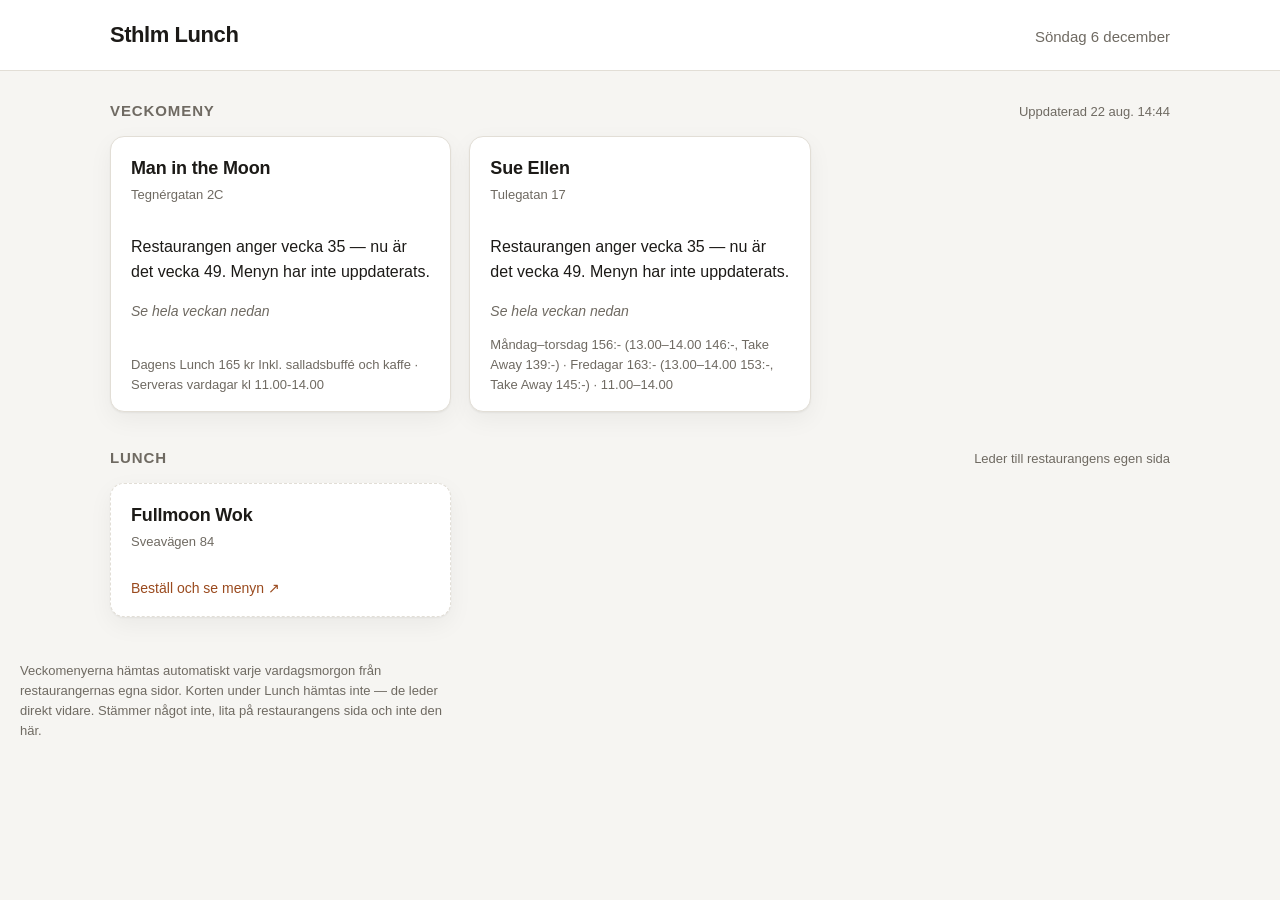
==== index.html @ a80cfef1 "Dela startsidan i Veckomeny och Lunch, lägg till Fullmoon Wok Alla restauranger publicerar inte en v" ====
<!doctype html>
<html lang="sv">
<head>
  <meta charset="utf-8">
  <meta name="viewport" content="width=device-width, initial-scale=1">
  <title>Sthlm Lunch — dagens lunch på ett ställe</title>
  <meta name="description" content="Dagens lunch från kontorets lunchställen, samlat på en sida.">
  <link rel="stylesheet" href="style.css">
</head>
<body>
  <header class="topbar">
    <div class="wrap">
      <h1 class="logo">Sthlm&nbsp;Lunch</h1>
      <p class="today" id="today"></p>
    </div>
  </header>

  <main class="wrap">
    <!-- Restauranger med veckomeny vi hämtar automatiskt -->
    <section id="sektion-veckomeny" hidden>
      <div class="sektionshuvud">
        <h2>Veckomeny</h2>
        <p class="stamp" id="stamp"></p>
      </div>
      <div class="grid" id="grid"></div>
    </section>

    <!-- Restauranger utan veckomeny. Korten går direkt till deras egen sida. -->
    <section id="sektion-lunch" hidden>
      <div class="sektionshuvud">
        <h2>Lunch</h2>
        <p class="stamp">Leder till restaurangens egen sida</p>
      </div>
      <div class="grid" id="grid-lunch"></div>
    </section>

    <p class="empty" id="empty" hidden>
      Inga restauranger tillagda än. Lägg till dem i <code>data/restaurants.js</code>.
    </p>
  </main>

  <footer class="wrap foot">
    <p>Veckomenyerna hämtas automatiskt varje vardagsmorgon från restaurangernas egna
       sidor. Korten under Lunch hämtas inte — de leder direkt vidare.
       Stämmer något inte, lita på restaurangens sida och inte den här.</p>
  </footer>

  <script src="data/restaurants.js"></script>
  <script src="data/menus.js"></script>
  <script src="app.js"></script>
</body>
</html>
---- style.css ----
/* ---------- Färger. Ljust läge här, mörkt läge längst ner. ---------- */
:root {
  --bg: #f6f5f2;
  --surface: #ffffff;
  --border: #e2ded6;
  --text: #1c1a17;
  --muted: #6f6a62;
  --accent: #9a4a1e;
  --accent-soft: #f4e6dd;
  --today: #1f6b3a;
  --today-soft: #e4f1e8;
  --warn: #8a6a12;
  --warn-soft: #f8efd6;
  --radius: 14px;
  --shadow: 0 1px 2px rgba(28, 26, 23, .05), 0 8px 24px rgba(28, 26, 23, .05);
}

* { box-sizing: border-box; }

body {
  margin: 0;
  background: var(--bg);
  color: var(--text);
  font: 16px/1.55 -apple-system, BlinkMacSystemFont, "Segoe UI", Roboto, Helvetica, Arial, sans-serif;
  -webkit-font-smoothing: antialiased;
}

.wrap { width: 100%; max-width: 1100px; margin: 0 auto; padding: 0 20px; }

/* ---------- Topp ---------- */
.topbar {
  background: var(--surface);
  border-bottom: 1px solid var(--border);
  padding: 18px 0;
  margin-bottom: 28px;
}
.topbar .wrap { display: flex; align-items: baseline; justify-content: space-between; gap: 16px; flex-wrap: wrap; }
.logo { margin: 0; font-size: 22px; letter-spacing: -.02em; }
.today { margin: 0; color: var(--muted); font-size: 15px; }
.back { color: var(--accent); text-decoration: none; font-size: 15px; font-weight: 500; }
.back:hover { text-decoration: underline; }

/* ---------- Verktygsrad ---------- */
/* ---------- Sektionshuvud ---------- */
.sektionshuvud {
  display: flex; align-items: baseline; justify-content: space-between;
  gap: 16px; flex-wrap: wrap; margin-bottom: 14px;
}
.sektionshuvud h2 {
  margin: 0; font-size: 15px; font-weight: 600; letter-spacing: .06em;
  text-transform: uppercase; color: var(--muted);
}
section + section { margin-top: 34px; }

.stamp { margin: 0; font-size: 13px; color: var(--muted); }

/* ---------- Korten ---------- */
.grid {
  display: grid; gap: 18px;
  grid-template-columns: repeat(auto-fill, minmax(300px, 1fr));
}
.card {
  display: flex; flex-direction: column;
  background: var(--surface);
  border: 1px solid var(--border);
  border-radius: var(--radius);
  box-shadow: var(--shadow);
  padding: 18px 20px 16px;
  text-decoration: none; color: inherit;
  transition: transform .12s ease, border-color .12s ease;
}
.card:hover { transform: translateY(-2px); border-color: var(--accent); }
.card.is-stale { background: color-mix(in srgb, var(--surface) 92%, var(--bg)); }

.card h2 { margin: 0 0 2px; font-size: 18px; letter-spacing: -.01em; }
.meta { margin: 0 0 14px; font-size: 13px; color: var(--muted); }

.dishes { list-style: none; margin: 0 0 14px; padding: 0; flex: 1; }
.dishes li { padding: 8px 0; border-top: 1px solid var(--border); }
.dishes li:first-child { border-top: none; padding-top: 0; }
.dish-name { font-weight: 500; }
.dish-price { float: right; color: var(--muted); font-variant-numeric: tabular-nums; padding-left: 10px; }
.dish-desc { display: block; font-size: 14px; color: var(--muted); }

.tag {
  display: inline-block; font-size: 11px; font-weight: 600; letter-spacing: .04em;
  text-transform: uppercase; padding: 1px 7px; border-radius: 4px;
  background: var(--accent-soft); color: var(--accent); margin-left: 6px; vertical-align: 1px;
}

.price-info { margin: 0; font-size: 13px; color: var(--muted); }

/* Kort som lämnar sidan. Streckad ram signalerar att det är en genväg ut,
   inte en av våra egna veckomenysidor. */
.card-extern { border-style: dashed; }
.card-extern:hover { border-style: solid; }
.extern-lank { margin: 0; font-size: 14px; font-weight: 500; color: var(--accent); }

.note {
  margin: 0 0 12px; font-size: 14px; padding: 8px 11px; border-radius: 8px;
  background: var(--warn-soft); color: var(--warn);
}
.card-foot { margin-top: auto; padding-top: 12px; }

/* ---------- Veckomenyn ---------- */
.detail-head { margin-bottom: 24px; }
.detail-head h1 { margin: 0 0 4px; font-size: 28px; letter-spacing: -.02em; }
.detail-head .meta { margin-bottom: 10px; }
.source { color: var(--accent); font-size: 15px; }

.days { display: grid; gap: 14px; grid-template-columns: repeat(auto-fill, minmax(280px, 1fr)); }
.day {
  background: var(--surface); border: 1px solid var(--border);
  border-radius: var(--radius); padding: 16px 18px; box-shadow: var(--shadow);
}
.day.is-today { border-color: var(--today); box-shadow: 0 0 0 1px var(--today), var(--shadow); }
.day h3 { margin: 0 0 2px; font-size: 16px; }
.day-date { margin: 0 0 12px; font-size: 13px; color: var(--muted); }
.badge-today {
  font-size: 11px; font-weight: 600; letter-spacing: .04em; text-transform: uppercase;
  background: var(--today-soft); color: var(--today); padding: 2px 8px; border-radius: 999px; margin-left: 8px;
}
.no-dish { color: var(--muted); font-size: 14px; font-style: italic; margin: 0; }

/* ---------- Alltid på menyn ---------- */
.always {
  margin-top: 18px; background: var(--surface); border: 1px solid var(--border);
  border-radius: var(--radius); padding: 16px 18px; box-shadow: var(--shadow);
}
.always h2 { margin: 0 0 10px; font-size: 16px; }

/* ---------- Status ---------- */
.status {
  font-size: 13px; padding: 8px 11px; border-radius: 8px; margin: 0 0 14px;
  background: var(--warn-soft); color: var(--warn);
}
/* Neutral notis: inget är fel, men värt att nämna. Skiljs medvetet från
   .status så att en helt normal helg inte ser ut som ett problem. */
.info {
  font-size: 13px; padding: 8px 11px; border-radius: 8px; margin: 0 0 14px;
  background: color-mix(in srgb, var(--muted) 12%, transparent);
  color: var(--muted);
}

.empty { color: var(--muted); text-align: center; padding: 40px 0; }
.foot { margin: 44px 0 32px; color: var(--muted); font-size: 13px; }
.foot p { margin: 0; max-width: 60ch; }

code {
  font-family: ui-monospace, SFMono-Regular, Menlo, monospace; font-size: .92em;
  background: var(--accent-soft); color: var(--accent); padding: 1px 5px; border-radius: 4px;
}

/* ---------- Mörkt läge ---------- */
@media (prefers-color-scheme: dark) {
  :root {
    --bg: #16150f;
    --surface: #201f19;
    --border: #35332a;
    --text: #f0ede5;
    --muted: #a49e91;
    --accent: #e8945c;
    --accent-soft: #3a2a1d;
    --today: #7ec898;
    --today-soft: #1e3428;
    --warn: #e3bf6a;
    --warn-soft: #382e17;
    --shadow: 0 1px 2px rgba(0, 0, 0, .3), 0 8px 24px rgba(0, 0, 0, .25);
  }
}

/* ---------- Mobil ---------- */
@media (max-width: 560px) {
  .wrap { padding: 0 16px; }
  .grid, .days { grid-template-columns: 1fr; }
  .topbar { margin-bottom: 20px; }
  .detail-head h1 { font-size: 23px; }
}
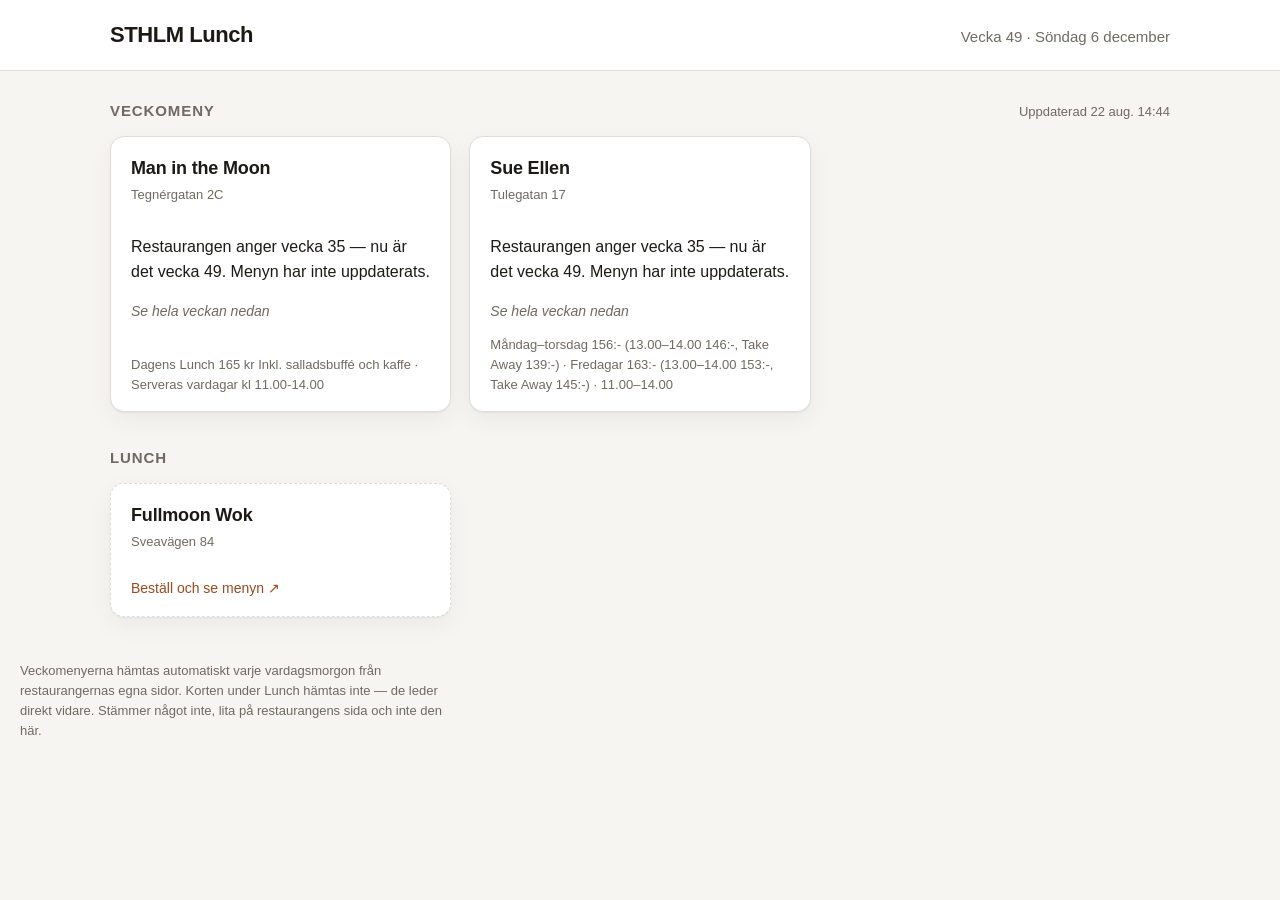
==== commit 0109744f: "STHLM Lunch som rubrik, veckonummer i huvudet, renare Lunch-rubrik Rubriken skrivs STHLM Lunch, och " ====
--- a/index.html
+++ b/index.html
@@ -3,14 +3,14 @@
 <head>
   <meta charset="utf-8">
   <meta name="viewport" content="width=device-width, initial-scale=1">
-  <title>Sthlm Lunch — dagens lunch på ett ställe</title>
+  <title>STHLM Lunch — dagens lunch på ett ställe</title>
   <meta name="description" content="Dagens lunch från kontorets lunchställen, samlat på en sida.">
   <link rel="stylesheet" href="style.css">
 </head>
 <body>
   <header class="topbar">
     <div class="wrap">
-      <h1 class="logo">Sthlm&nbsp;Lunch</h1>
+      <h1 class="logo">STHLM&nbsp;Lunch</h1>
       <p class="today" id="today"></p>
     </div>
   </header>
@@ -29,7 +29,6 @@
     <section id="sektion-lunch" hidden>
       <div class="sektionshuvud">
         <h2>Lunch</h2>
-        <p class="stamp">Leder till restaurangens egen sida</p>
       </div>
       <div class="grid" id="grid-lunch"></div>
     </section>
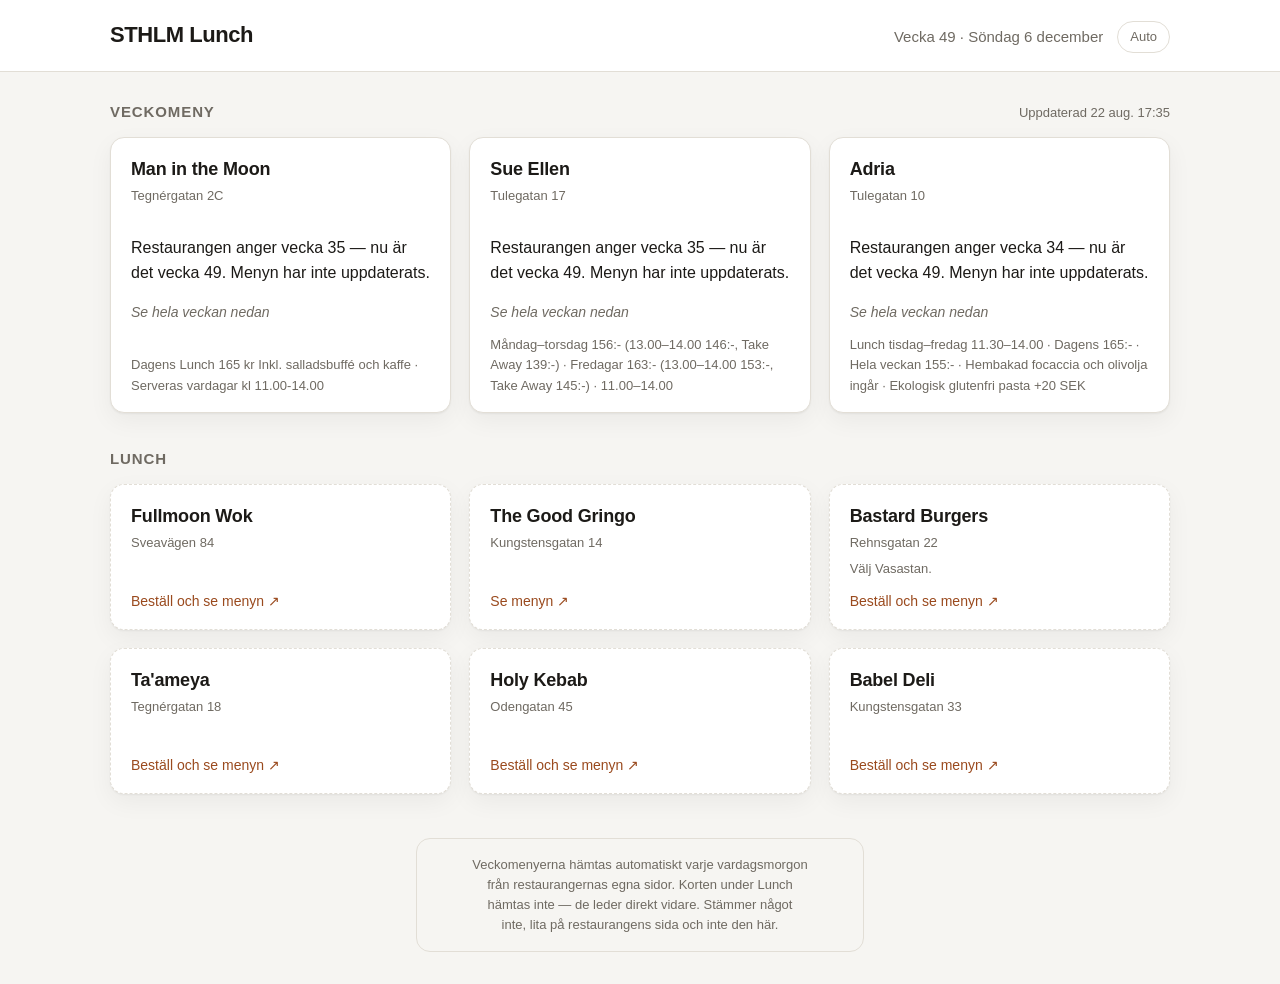
==== commit 7104d23a: "Lägg till manuell temaväxlare med tre lägen Knappen växlar Auto, Ljust, Mörkt. Auto följer systemet " ====
--- a/index.html
+++ b/index.html
@@ -5,13 +5,28 @@
   <meta name="viewport" content="width=device-width, initial-scale=1">
   <title>STHLM Lunch — dagens lunch på ett ställe</title>
   <meta name="description" content="Dagens lunch från kontorets lunchställen, samlat på en sida.">
+  <script>
+    /* Körs innan sidan målas, så att man inte ser en blink av fel färger.
+       Måste hållas i takt med initTema() i app.js — samma nyckel, samma värden. */
+    (function () {
+      var val = null;
+      try { val = localStorage.getItem("tema"); } catch (e) {}
+      var morkt = val === "dark" ||
+                  (val !== "light" && window.matchMedia &&
+                   matchMedia("(prefers-color-scheme: dark)").matches);
+      document.documentElement.dataset.theme = morkt ? "dark" : "light";
+    })();
+  </script>
   <link rel="stylesheet" href="style.css">
 </head>
 <body>
   <header class="topbar">
     <div class="wrap">
       <h1 class="logo">STHLM&nbsp;Lunch</h1>
-      <p class="today" id="today"></p>
+      <div class="topbar-hoger">
+        <p class="today" id="today"></p>
+        <button class="tema-knapp" id="tema" type="button"></button>
+      </div>
     </div>
   </header>
 
--- a/style.css
+++ b/style.css
@@ -1,5 +1,12 @@
 /* ---------- Färger. Ljust läge här, mörkt läge längst ner. ---------- */
+/* Temat styrs av attributet data-theme på <html>, som sätts av ett litet skript
+   i sidhuvudet innan sidan målas. Värdet "dark" ger den mörka paletten nedan;
+   allt annat ger den ljusa här. Skriptet läser besökarens val ur localStorage,
+   och följer systemets inställning när inget val gjorts.
+
+   color-scheme får rullister och inbyggda kontroller att följa temat. */
 :root {
+  color-scheme: light;
   --bg: #f6f5f2;
   --surface: #ffffff;
   --border: #e2ded6;
@@ -38,6 +45,14 @@
 .logo { margin: 0; font-size: 22px; letter-spacing: -.02em; }
 .today { margin: 0; color: var(--muted); font-size: 15px; }
 .back { color: var(--accent); text-decoration: none; font-size: 15px; font-weight: 500; }
+
+.topbar-hoger { display: flex; align-items: center; gap: 14px; }
+.tema-knapp {
+  font: inherit; font-size: 13px; cursor: pointer; white-space: nowrap;
+  padding: 5px 12px; border-radius: 999px;
+  border: 1px solid var(--border); background: var(--surface); color: var(--muted);
+}
+.tema-knapp:hover { border-color: var(--accent); color: var(--accent); }
 .back:hover { text-decoration: underline; }
 
 /* ---------- Verktygsrad ---------- */
@@ -90,15 +105,26 @@
 
 .price-info { margin: 0; font-size: 13px; color: var(--muted); }
 
+/* Alla Lunch-kort får samma höjd, även det som står ensamt i sista raden.
+   grid-auto-rows: 1fr ger varje rad lika stor andel, så höjden bestäms av det
+   innehållsrikaste kortet i stället för av vilken rad kortet råkar hamna på. */
+#grid-lunch { grid-auto-rows: 1fr; }
+
 /* Kort som lämnar sidan. Streckad ram signalerar att det är en genväg ut,
    inte en av våra egna veckomenysidor. */
 .card-extern { border-style: dashed; }
+
+/* Anteckning på ett Lunch-kort: en rad, ingen ruta. Håller korten låga. */
+.note-rad { margin: -8px 0 0; font-size: 13px; color: var(--muted); }
 .card-extern:hover { border-style: solid; }
 .extern-lank { margin: 0; font-size: 14px; font-weight: 500; color: var(--accent); }
 
+/* Anteckningar är upplysningar, aldrig fel — därför neutral ton, samma som
+   .info. Gult är reserverat för att något faktiskt är på tok. */
 .note {
   margin: 0 0 12px; font-size: 14px; padding: 8px 11px; border-radius: 8px;
-  background: var(--warn-soft); color: var(--warn);
+  background: color-mix(in srgb, var(--muted) 12%, transparent);
+  color: var(--muted);
 }
 .card-foot { margin-top: auto; padding-top: 12px; }
 
@@ -143,8 +169,18 @@
 }
 
 .empty { color: var(--muted); text-align: center; padding: 40px 0; }
-.foot { margin: 44px 0 32px; color: var(--muted); font-size: 13px; }
-.foot p { margin: 0; max-width: 60ch; }
+/* auto i sidled, inte 0 — annars skriver den över .wrap:s centrering och hela
+   foten hamnar i vänsterkanten, förskjuten mot resten av sidan. */
+.foot { margin: 44px auto 32px; color: var(--muted); font-size: 13px; }
+.foot p {
+  max-width: 62ch;
+  margin: 0 auto;                 /* centrerar rutan i sidan */
+  text-align: center;             /* centrerar texten i rutan */
+  border: 1px solid var(--border);
+  border-radius: var(--radius);
+  padding: 16px 20px;
+  text-wrap: balance;             /* jämnar ut radlängderna, ignoreras av äldre webbläsare */
+}
 
 code {
   font-family: ui-monospace, SFMono-Regular, Menlo, monospace; font-size: .92em;
@@ -152,21 +188,23 @@
 }
 
 /* ---------- Mörkt läge ---------- */
-@media (prefers-color-scheme: dark) {
-  :root {
-    --bg: #16150f;
-    --surface: #201f19;
-    --border: #35332a;
-    --text: #f0ede5;
-    --muted: #a49e91;
-    --accent: #e8945c;
-    --accent-soft: #3a2a1d;
-    --today: #7ec898;
-    --today-soft: #1e3428;
-    --warn: #e3bf6a;
-    --warn-soft: #382e17;
-    --shadow: 0 1px 2px rgba(0, 0, 0, .3), 0 8px 24px rgba(0, 0, 0, .25);
-  }
+/* Sätts av skriptet i sidhuvudet, antingen efter besökarens val eller efter
+   systemets inställning. Bara färgerna byts — ingen annan regel i filen nämner
+   någon färgkod, allt går via variablerna. */
+:root[data-theme="dark"] {
+  color-scheme: dark;
+  --bg: #16150f;
+  --surface: #201f19;
+  --border: #35332a;
+  --text: #f0ede5;
+  --muted: #a49e91;
+  --accent: #e8945c;
+  --accent-soft: #3a2a1d;
+  --today: #7ec898;
+  --today-soft: #1e3428;
+  --warn: #e3bf6a;
+  --warn-soft: #382e17;
+  --shadow: 0 1px 2px rgba(0, 0, 0, .3), 0 8px 24px rgba(0, 0, 0, .25);
 }
 
 /* ---------- Mobil ---------- */
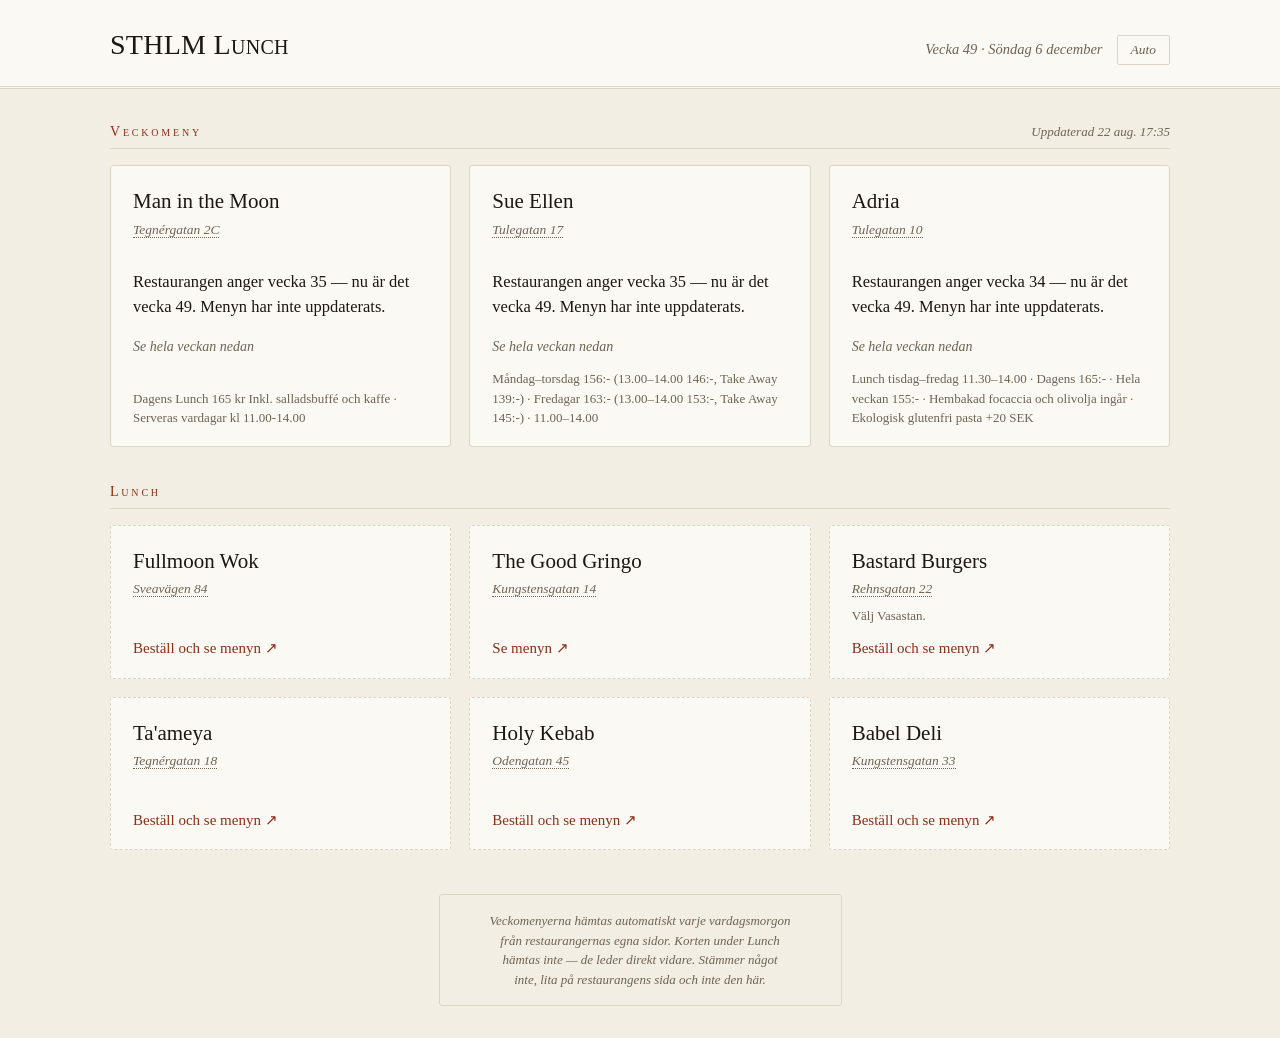
==== commit 4828e172: "Kartlänk på adressen, hemskärmsstöd, larm vid tyst fel och cron för vintertid KARTLÄNK. Adressen öpp" ====
--- a/index.html
+++ b/index.html
@@ -18,6 +18,11 @@
     })();
   </script>
   <link rel="stylesheet" href="style.css">
+  <link rel="manifest" href="manifest.json">
+  <link rel="apple-touch-icon" href="apple-touch-icon.png">
+  <link rel="icon" href="icon-192.png" type="image/png">
+  <!-- Sätts om av app.js utifrån paletten, så den följer temaväxlaren. -->
+  <meta name="theme-color" content="#fbf9f4">
 </head>
 <body>
   <header class="topbar">
--- a/style.css
+++ b/style.css
@@ -7,19 +7,21 @@
    color-scheme får rullister och inbyggda kontroller att följa temat. */
 :root {
   color-scheme: light;
-  --bg: #f6f5f2;
-  --surface: #ffffff;
-  --border: #e2ded6;
-  --text: #1c1a17;
-  --muted: #6f6a62;
-  --accent: #9a4a1e;
-  --accent-soft: #f4e6dd;
-  --today: #1f6b3a;
-  --today-soft: #e4f1e8;
-  --warn: #8a6a12;
-  --warn-soft: #f8efd6;
-  --radius: 14px;
-  --shadow: 0 1px 2px rgba(28, 26, 23, .05), 0 8px 24px rgba(28, 26, 23, .05);
+  --bg: #f2eee4;
+  --surface: #fbf9f4;
+  --border: #ddd5c4;
+  --text: #1b1712;
+  --muted: #6d6355;
+  --accent: #8c2f18;
+  --accent-soft: #f0e3d8;
+  --today: #2f5d3a;
+  --today-soft: #e3ecdf;
+  --warn: #7d5a12;
+  --warn-soft: #f2e7cd;
+  --radius: 3px;
+  --shadow: none;
+  --antikva: ui-serif, "Iowan Old Style", Georgia, "Times New Roman", serif;
+  --sans: ui-sans-serif, -apple-system, BlinkMacSystemFont, "Segoe UI", sans-serif;
 }
 
 * { box-sizing: border-box; }
@@ -28,7 +30,7 @@
   margin: 0;
   background: var(--bg);
   color: var(--text);
-  font: 16px/1.55 -apple-system, BlinkMacSystemFont, "Segoe UI", Roboto, Helvetica, Arial, sans-serif;
+  font: 16.5px/1.5 var(--antikva);
   -webkit-font-smoothing: antialiased;
 }
 
@@ -37,19 +39,19 @@
 /* ---------- Topp ---------- */
 .topbar {
   background: var(--surface);
-  border-bottom: 1px solid var(--border);
-  padding: 18px 0;
-  margin-bottom: 28px;
+  border-bottom: 3px double var(--border);
+  padding: 24px 0 20px;
+  margin-bottom: 32px;
 }
 .topbar .wrap { display: flex; align-items: baseline; justify-content: space-between; gap: 16px; flex-wrap: wrap; }
-.logo { margin: 0; font-size: 22px; letter-spacing: -.02em; }
-.today { margin: 0; color: var(--muted); font-size: 15px; }
+.logo { margin: 0; font-size: 28px; font-weight: 400; letter-spacing: .01em; font-variant: small-caps; }
+.today { margin: 0; color: var(--muted); font-size: 14.5px; font-style: italic; }
 .back { color: var(--accent); text-decoration: none; font-size: 15px; font-weight: 500; }
 
 .topbar-hoger { display: flex; align-items: center; gap: 14px; }
 .tema-knapp {
-  font: inherit; font-size: 13px; cursor: pointer; white-space: nowrap;
-  padding: 5px 12px; border-radius: 999px;
+  font: inherit; font-size: 13.5px; font-style: italic; cursor: pointer; white-space: nowrap;
+  padding: 4px 13px; border-radius: 2px;
   border: 1px solid var(--border); background: var(--surface); color: var(--muted);
 }
 .tema-knapp:hover { border-color: var(--accent); color: var(--accent); }
@@ -59,15 +61,18 @@
 /* ---------- Sektionshuvud ---------- */
 .sektionshuvud {
   display: flex; align-items: baseline; justify-content: space-between;
-  gap: 16px; flex-wrap: wrap; margin-bottom: 14px;
-}
+  gap: 16px; flex-wrap: wrap; margin-bottom: 16px;
+  border-bottom: 1px solid var(--border); padding-bottom: 6px;
+}
+/* Kapitäler och vid spärrning i stället för versaler — mjukare i en antikva,
+   och den detalj som mest får sidan att likna en tryckt meny. */
 .sektionshuvud h2 {
-  margin: 0; font-size: 15px; font-weight: 600; letter-spacing: .06em;
-  text-transform: uppercase; color: var(--muted);
+  margin: 0; font-size: 14px; font-weight: 400; letter-spacing: .2em;
+  font-variant: small-caps; text-transform: none; color: var(--accent);
 }
 section + section { margin-top: 34px; }
 
-.stamp { margin: 0; font-size: 13px; color: var(--muted); }
+.stamp { margin: 0; font-size: 13px; font-style: italic; color: var(--muted); }
 
 /* ---------- Korten ---------- */
 .grid {
@@ -75,33 +80,47 @@
   grid-template-columns: repeat(auto-fill, minmax(300px, 1fr));
 }
 .card {
+  position: relative;             /* krävs för rubriklänkens utspända klickyta */
   display: flex; flex-direction: column;
   background: var(--surface);
   border: 1px solid var(--border);
   border-radius: var(--radius);
   box-shadow: var(--shadow);
-  padding: 18px 20px 16px;
+  padding: 20px 22px 18px;
   text-decoration: none; color: inherit;
-  transition: transform .12s ease, border-color .12s ease;
-}
-.card:hover { transform: translateY(-2px); border-color: var(--accent); }
+  transition: border-color .14s ease, background-color .14s ease;
+}
+.card:hover { border-color: var(--accent); background: var(--surface); }
+
+/* Kortet är en div. Rubrikens länk spänner ut ett osynligt ::after över hela
+   kortet, så ytan är klickbar utan att kortet självt är en länk — det gör att
+   adressen kan vara en egen länk inuti. */
+.kort-lank { color: inherit; text-decoration: none; }
+.kort-lank::after { content: ""; position: absolute; inset: 0; border-radius: inherit; }
+
+/* Tangentbordsfokus syns på kortet, eftersom det är länken inuti som får fokus. */
+.card:focus-within { border-color: var(--accent); outline: 2px solid var(--accent); outline-offset: 2px; }
+.card:focus-within .kort-lank { outline: none; }
+
+/* Adressen ligger ovanpå klickytan, annars fångar kortets länk klicket. */
+.karta {
+  position: relative; z-index: 1;
+  color: inherit; text-decoration: none;
+  border-bottom: 1px dotted var(--muted);
+}
+.karta:hover { color: var(--accent); border-bottom-color: var(--accent); }
 .card.is-stale { background: color-mix(in srgb, var(--surface) 92%, var(--bg)); }
 
-.card h2 { margin: 0 0 2px; font-size: 18px; letter-spacing: -.01em; }
-.meta { margin: 0 0 14px; font-size: 13px; color: var(--muted); }
+.card h2 { margin: 0 0 2px; font-size: 21px; font-weight: 400; letter-spacing: 0; }
+.meta { margin: 0 0 14px; font-size: 13.5px; font-style: italic; color: var(--muted); }
 
 .dishes { list-style: none; margin: 0 0 14px; padding: 0; flex: 1; }
-.dishes li { padding: 8px 0; border-top: 1px solid var(--border); }
+.dishes li { padding: 8px 0; border-top: 1px dotted var(--border); }
 .dishes li:first-child { border-top: none; padding-top: 0; }
-.dish-name { font-weight: 500; }
-.dish-price { float: right; color: var(--muted); font-variant-numeric: tabular-nums; padding-left: 10px; }
+.dish-name { font-weight: 600; }
+.dish-price { float: right; color: var(--muted); font-variant-numeric: tabular-nums;
+  padding-left: 10px; font-size: 15px; }
 .dish-desc { display: block; font-size: 14px; color: var(--muted); }
-
-.tag {
-  display: inline-block; font-size: 11px; font-weight: 600; letter-spacing: .04em;
-  text-transform: uppercase; padding: 1px 7px; border-radius: 4px;
-  background: var(--accent-soft); color: var(--accent); margin-left: 6px; vertical-align: 1px;
-}
 
 .price-info { margin: 0; font-size: 13px; color: var(--muted); }
 
@@ -117,7 +136,7 @@
 /* Anteckning på ett Lunch-kort: en rad, ingen ruta. Håller korten låga. */
 .note-rad { margin: -8px 0 0; font-size: 13px; color: var(--muted); }
 .card-extern:hover { border-style: solid; }
-.extern-lank { margin: 0; font-size: 14px; font-weight: 500; color: var(--accent); }
+.extern-lank { margin: 0; font-size: 15px; font-weight: 400; color: var(--accent); }
 
 /* Anteckningar är upplysningar, aldrig fel — därför neutral ton, samma som
    .info. Gult är reserverat för att något faktiskt är på tok. */
@@ -130,7 +149,7 @@
 
 /* ---------- Veckomenyn ---------- */
 .detail-head { margin-bottom: 24px; }
-.detail-head h1 { margin: 0 0 4px; font-size: 28px; letter-spacing: -.02em; }
+.detail-head h1 { margin: 0 0 4px; font-size: 32px; font-weight: 400; letter-spacing: 0; }
 .detail-head .meta { margin-bottom: 10px; }
 .source { color: var(--accent); font-size: 15px; }
 
@@ -139,12 +158,14 @@
   background: var(--surface); border: 1px solid var(--border);
   border-radius: var(--radius); padding: 16px 18px; box-shadow: var(--shadow);
 }
-.day.is-today { border-color: var(--today); box-shadow: 0 0 0 1px var(--today), var(--shadow); }
-.day h3 { margin: 0 0 2px; font-size: 16px; }
-.day-date { margin: 0 0 12px; font-size: 13px; color: var(--muted); }
+.day.is-today { border-color: var(--today); box-shadow: 0 0 0 1px var(--today); }
+.day h3 { margin: 0 0 2px; font-size: 17px; font-weight: 400; font-variant: small-caps;
+  letter-spacing: .06em; }
+.day-date { margin: 0 0 12px; font-size: 13px; font-style: italic; color: var(--muted); }
 .badge-today {
-  font-size: 11px; font-weight: 600; letter-spacing: .04em; text-transform: uppercase;
-  background: var(--today-soft); color: var(--today); padding: 2px 8px; border-radius: 999px; margin-left: 8px;
+  font-family: var(--sans); font-size: 9.5px; font-weight: 600; letter-spacing: .08em;
+  text-transform: uppercase; background: var(--today-soft); color: var(--today);
+  padding: 2px 7px; border-radius: 2px; margin-left: 8px;
 }
 .no-dish { color: var(--muted); font-size: 14px; font-style: italic; margin: 0; }
 
@@ -153,7 +174,8 @@
   margin-top: 18px; background: var(--surface); border: 1px solid var(--border);
   border-radius: var(--radius); padding: 16px 18px; box-shadow: var(--shadow);
 }
-.always h2 { margin: 0 0 10px; font-size: 16px; }
+.always h2 { margin: 0 0 10px; font-size: 19px; font-weight: 400;
+  font-variant: small-caps; letter-spacing: .1em; }
 
 /* ---------- Status ---------- */
 .status {
@@ -179,12 +201,13 @@
   border: 1px solid var(--border);
   border-radius: var(--radius);
   padding: 16px 20px;
+  font-style: italic;
   text-wrap: balance;             /* jämnar ut radlängderna, ignoreras av äldre webbläsare */
 }
 
 code {
-  font-family: ui-monospace, SFMono-Regular, Menlo, monospace; font-size: .92em;
-  background: var(--accent-soft); color: var(--accent); padding: 1px 5px; border-radius: 4px;
+  font-family: ui-monospace, SFMono-Regular, Menlo, monospace; font-size: .88em;
+  background: var(--accent-soft); color: var(--accent); padding: 1px 5px; border-radius: 2px;
 }
 
 /* ---------- Mörkt läge ---------- */
@@ -193,18 +216,18 @@
    någon färgkod, allt går via variablerna. */
 :root[data-theme="dark"] {
   color-scheme: dark;
-  --bg: #16150f;
-  --surface: #201f19;
-  --border: #35332a;
-  --text: #f0ede5;
-  --muted: #a49e91;
-  --accent: #e8945c;
-  --accent-soft: #3a2a1d;
-  --today: #7ec898;
-  --today-soft: #1e3428;
-  --warn: #e3bf6a;
-  --warn-soft: #382e17;
-  --shadow: 0 1px 2px rgba(0, 0, 0, .3), 0 8px 24px rgba(0, 0, 0, .25);
+  --bg: #141210;
+  --surface: #1c1a16;
+  --border: #332e26;
+  --text: #f2ece0;
+  --muted: #a79c8a;
+  --accent: #dc9a63;
+  --accent-soft: #332417;
+  --today: #8fc39a;
+  --today-soft: #1e2c20;
+  --warn: #d9b877;
+  --warn-soft: #332a17;
+  --shadow: none;
 }
 
 /* ---------- Mobil ---------- */
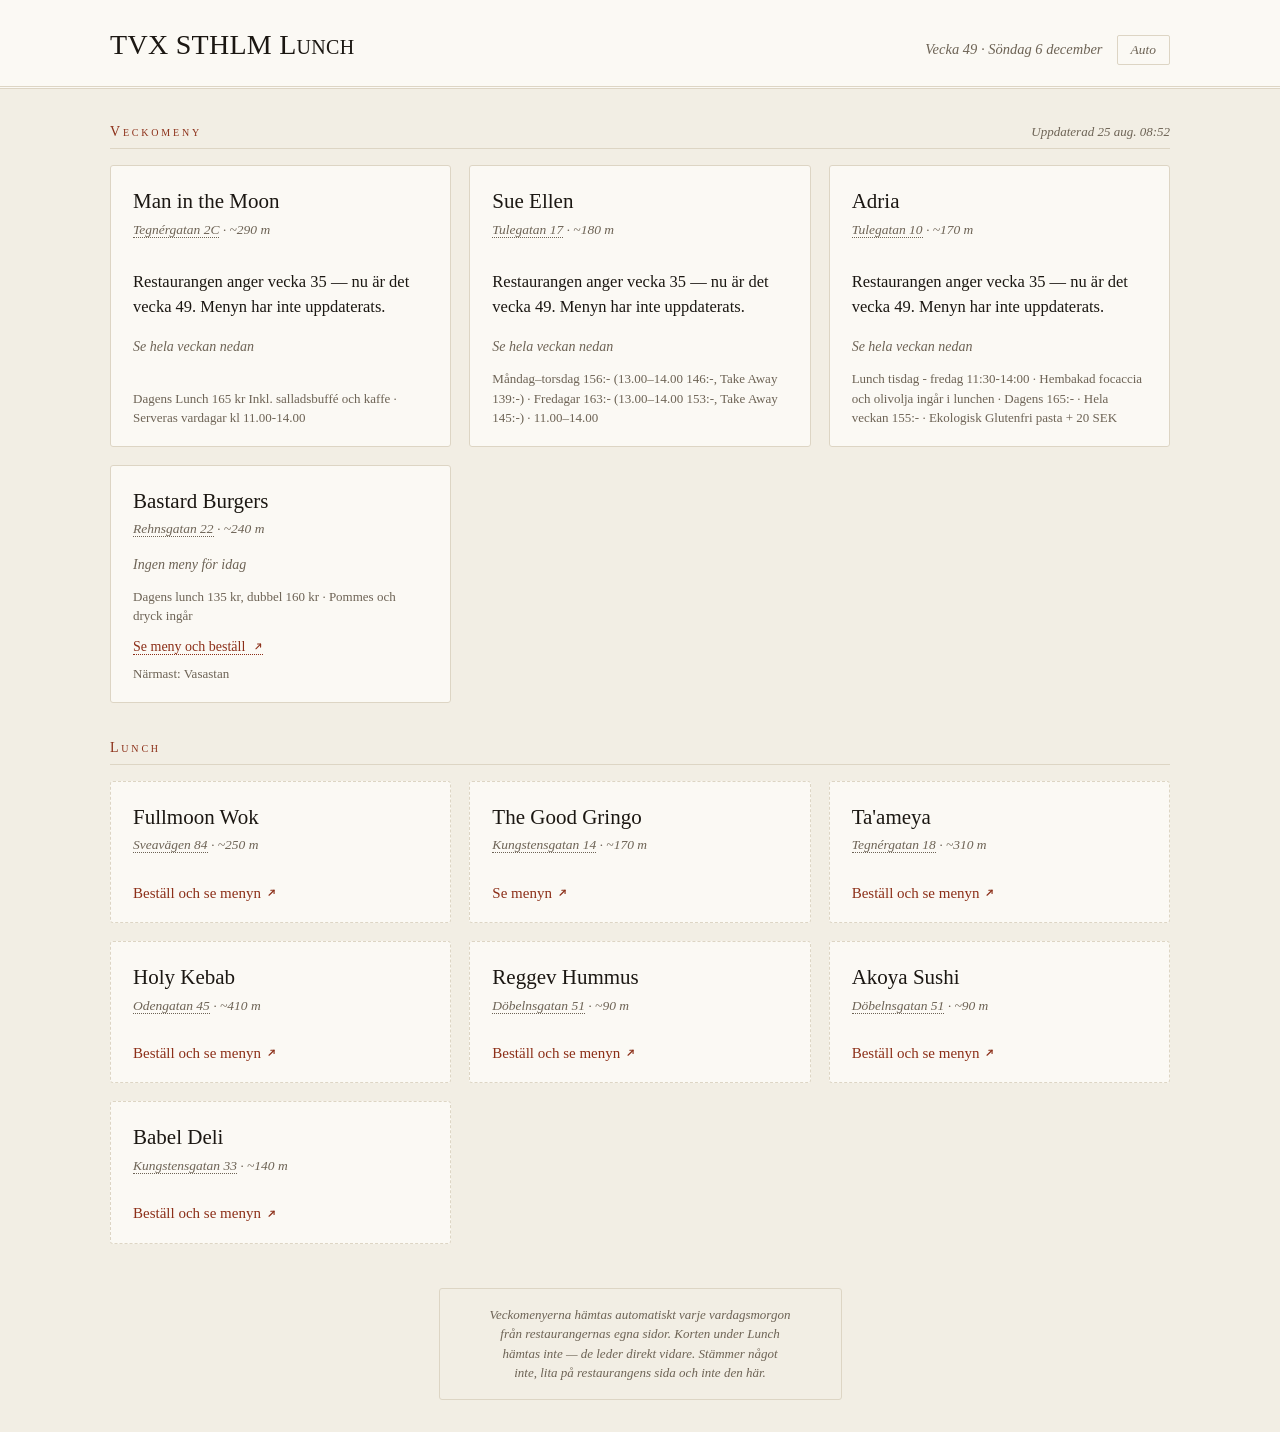
==== commit edb79338: "TVX STHLM Lunch som rubrik, och kortare anteckning på Bastard Burgers Anteckningen "Beställningen gå" ====
--- a/index.html
+++ b/index.html
@@ -3,7 +3,7 @@
 <head>
   <meta charset="utf-8">
   <meta name="viewport" content="width=device-width, initial-scale=1">
-  <title>STHLM Lunch — dagens lunch på ett ställe</title>
+  <title>TVX STHLM Lunch — dagens lunch på ett ställe</title>
   <meta name="description" content="Dagens lunch från kontorets lunchställen, samlat på en sida.">
   <script>
     /* Körs innan sidan målas, så att man inte ser en blink av fel färger.
@@ -20,6 +20,9 @@
   <link rel="stylesheet" href="style.css">
   <link rel="manifest" href="manifest.json">
   <link rel="apple-touch-icon" href="apple-touch-icon.png">
+  <!-- Texten under ikonen på hemskärmen. Utan den används hela
+       sidtiteln, som är för lång för att synas. -->
+  <meta name="apple-mobile-web-app-title" content="Lunch">
   <link rel="icon" href="icon-192.png" type="image/png">
   <!-- Sätts om av app.js utifrån paletten, så den följer temaväxlaren. -->
   <meta name="theme-color" content="#fbf9f4">
@@ -27,7 +30,7 @@
 <body>
   <header class="topbar">
     <div class="wrap">
-      <h1 class="logo">STHLM&nbsp;Lunch</h1>
+      <h1 class="logo">TVX STHLM&nbsp;Lunch</h1>
       <div class="topbar-hoger">
         <p class="today" id="today"></p>
         <button class="tema-knapp" id="tema" type="button"></button>
--- a/style.css
+++ b/style.css
@@ -111,7 +111,7 @@
 .karta:hover { color: var(--accent); border-bottom-color: var(--accent); }
 .card.is-stale { background: color-mix(in srgb, var(--surface) 92%, var(--bg)); }
 
-.card h2 { margin: 0 0 2px; font-size: 21px; font-weight: 400; letter-spacing: 0; }
+.card h3 { margin: 0 0 2px; font-size: 21px; font-weight: 400; letter-spacing: 0; }
 .meta { margin: 0 0 14px; font-size: 13.5px; font-style: italic; color: var(--muted); }
 
 .dishes { list-style: none; margin: 0 0 14px; padding: 0; flex: 1; }
@@ -135,8 +135,30 @@
 
 /* Anteckning på ett Lunch-kort: en rad, ingen ruta. Håller korten låga. */
 .note-rad { margin: -8px 0 0; font-size: 13px; color: var(--muted); }
+/* Den negativa marginalen ovan drar anteckningen tätt under adressen på
+   Lunch-korten. Följer den i stället efter en länk krockar de — då behövs
+   normalt avstånd. */
+.extra-rad + .note-rad { margin-top: 6px; }
 .card-extern:hover { border-style: solid; }
+/* Extra länk på ett veckomeny-kort. Samma z-index-trick som kartlänken, så den
+   ligger ovanpå kortets utspända klickyta. */
+.extra-rad { margin: 8px 0 0; }
+.extra-lank {
+  position: relative; z-index: 1;
+  font-size: 14px; font-weight: 500; color: var(--accent); text-decoration: none;
+  border-bottom: 1px dotted var(--accent);
+}
+.extra-lank:hover { border-bottom-style: solid; }
+
 .extern-lank { margin: 0; font-size: 15px; font-weight: 400; color: var(--accent); }
+
+/* Ritad pil i stället för tecknet ↗, som iOS visar som emoji. Ärver textens
+   färg via currentColor och skalar med teckenstorleken via em. */
+.ut-pil {
+  width: .62em; height: .62em; margin-left: .38em;
+  fill: none; stroke: currentColor; stroke-width: 1.25;
+  stroke-linecap: round; stroke-linejoin: round;
+}
 
 /* Anteckningar är upplysningar, aldrig fel — därför neutral ton, samma som
    .info. Gult är reserverat för att något faktiskt är på tok. */
@@ -159,7 +181,7 @@
   border-radius: var(--radius); padding: 16px 18px; box-shadow: var(--shadow);
 }
 .day.is-today { border-color: var(--today); box-shadow: 0 0 0 1px var(--today); }
-.day h3 { margin: 0 0 2px; font-size: 17px; font-weight: 400; font-variant: small-caps;
+.day h2 { margin: 0 0 2px; font-size: 17px; font-weight: 400; font-variant: small-caps;
   letter-spacing: .06em; }
 .day-date { margin: 0 0 12px; font-size: 13px; font-style: italic; color: var(--muted); }
 .badge-today {
@@ -230,6 +252,29 @@
   --shadow: none;
 }
 
+/* ---------- Appläget ---------- */
+/* Gäller bara när sidan startats från hemskärmen, inte i en vanlig webbläsare.
+   I webbläsaren SKA en länk bete sig som en länk — långtryck ger förhandsvisning
+   och "kopiera länk", vilket folk förväntar sig där. I appen är det tvärtom:
+   samma gest avslöjar att det är en webbsida och bryter illusionen. */
+@media (display-mode: standalone) {
+
+  /* Långtryck ska inte ge iOS förhandsvisning av länken. */
+  a {
+    -webkit-touch-callout: none;
+  }
+
+  /* Bort med webbläsarens grå blink vid tryck — men ersatt med egen respons
+     nedan. Att ta bort återkopplingen helt gör appen känslolös. */
+  a, button {
+    -webkit-tap-highlight-color: transparent;
+  }
+
+  .card:active { border-color: var(--accent); background: var(--surface); }
+  .karta:active, .source:active, .back:active { opacity: .6; }
+  .tema-knapp:active { border-color: var(--accent); color: var(--accent); }
+}
+
 /* ---------- Mobil ---------- */
 @media (max-width: 560px) {
   .wrap { padding: 0 16px; }
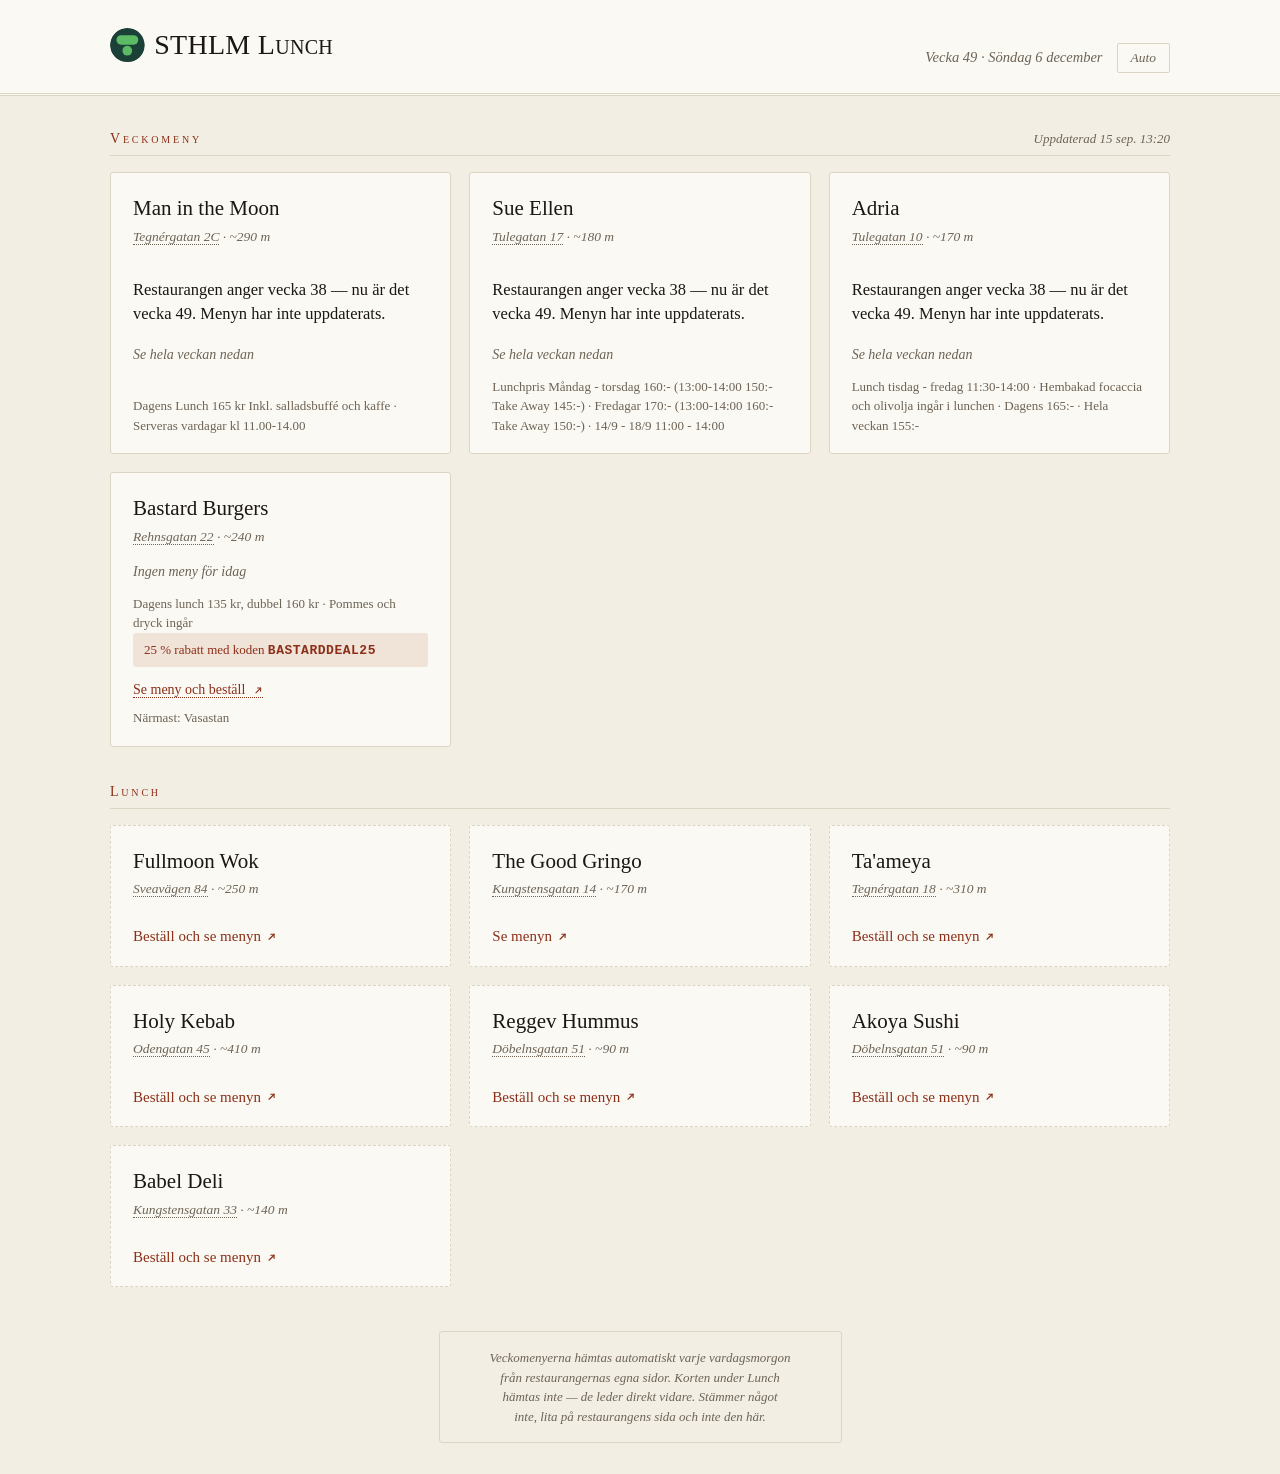
==== commit fe5b88e5: "Byt ut TVX mot Telavox-loggan i rubriken Loggan ritas som inline-SVG i stället för att läggas in som" ====
--- a/index.html
+++ b/index.html
@@ -30,7 +30,16 @@
 <body>
   <header class="topbar">
     <div class="wrap">
-      <h1 class="logo">TVX STHLM&nbsp;Lunch</h1>
+      <h1 class="logo">
+        <!-- Ritad som SVG i stället för bild: skarp i alla storlekar, ingen
+             extra nedladdning, och färgerna går att justera i koden. -->
+        <svg class="logga" viewBox="0 0 100 100" role="img" aria-label="Telavox">
+          <circle cx="50" cy="50" r="50" fill="#1a4038"/>
+          <rect x="18.6" y="20.6" width="62.9" height="27.3" rx="13.65" fill="#5cba64"/>
+          <circle cx="49.8" cy="65.4" r="14" fill="#5cba64"/>
+        </svg>
+        STHLM&nbsp;Lunch
+      </h1>
       <div class="topbar-hoger">
         <p class="today" id="today"></p>
         <button class="tema-knapp" id="tema" type="button"></button>
--- a/style.css
+++ b/style.css
@@ -44,7 +44,14 @@
   margin-bottom: 32px;
 }
 .topbar .wrap { display: flex; align-items: baseline; justify-content: space-between; gap: 16px; flex-wrap: wrap; }
-.logo { margin: 0; font-size: 28px; font-weight: 400; letter-spacing: .01em; font-variant: small-caps; }
+.logo {
+  margin: 0; font-size: 28px; font-weight: 400; letter-spacing: .01em;
+  font-variant: small-caps;
+  display: flex; align-items: center; gap: .34em;
+}
+/* Loggan är redan rund i sin SVG. border-radius är ett bälte till hängslena
+   mot kantutjämning, och flex: none hindrar att den kläms ihop på smal skärm. */
+.logga { width: 1.24em; height: 1.24em; flex: none; border-radius: 50%; }
 .today { margin: 0; color: var(--muted); font-size: 14.5px; font-style: italic; }
 .back { color: var(--accent); text-decoration: none; font-size: 15px; font-weight: 500; }
 
@@ -252,6 +259,24 @@
   --shadow: none;
 }
 
+/* ---------- Erbjudande ---------- */
+/* Liten men tydlig: accentfärg mot mjuk bakgrund, och koden i teckenbredd så
+   den går att läsa av utan att man tvekar om I kontra 1 eller O kontra 0. */
+.erbjudande {
+  margin: 0 0 10px;
+  padding: 7px 11px;
+  border-radius: var(--radius);
+  background: var(--accent-soft);
+  color: var(--accent);
+  font-size: 13px;
+}
+.erbjudande .kod {
+  font-family: ui-monospace, SFMono-Regular, Menlo, monospace;
+  font-weight: 600;
+  letter-spacing: .04em;
+  white-space: nowrap;
+}
+
 /* ---------- Appläget ---------- */
 /* Gäller bara när sidan startats från hemskärmen, inte i en vanlig webbläsare.
    I webbläsaren SKA en länk bete sig som en länk — långtryck ger förhandsvisning
